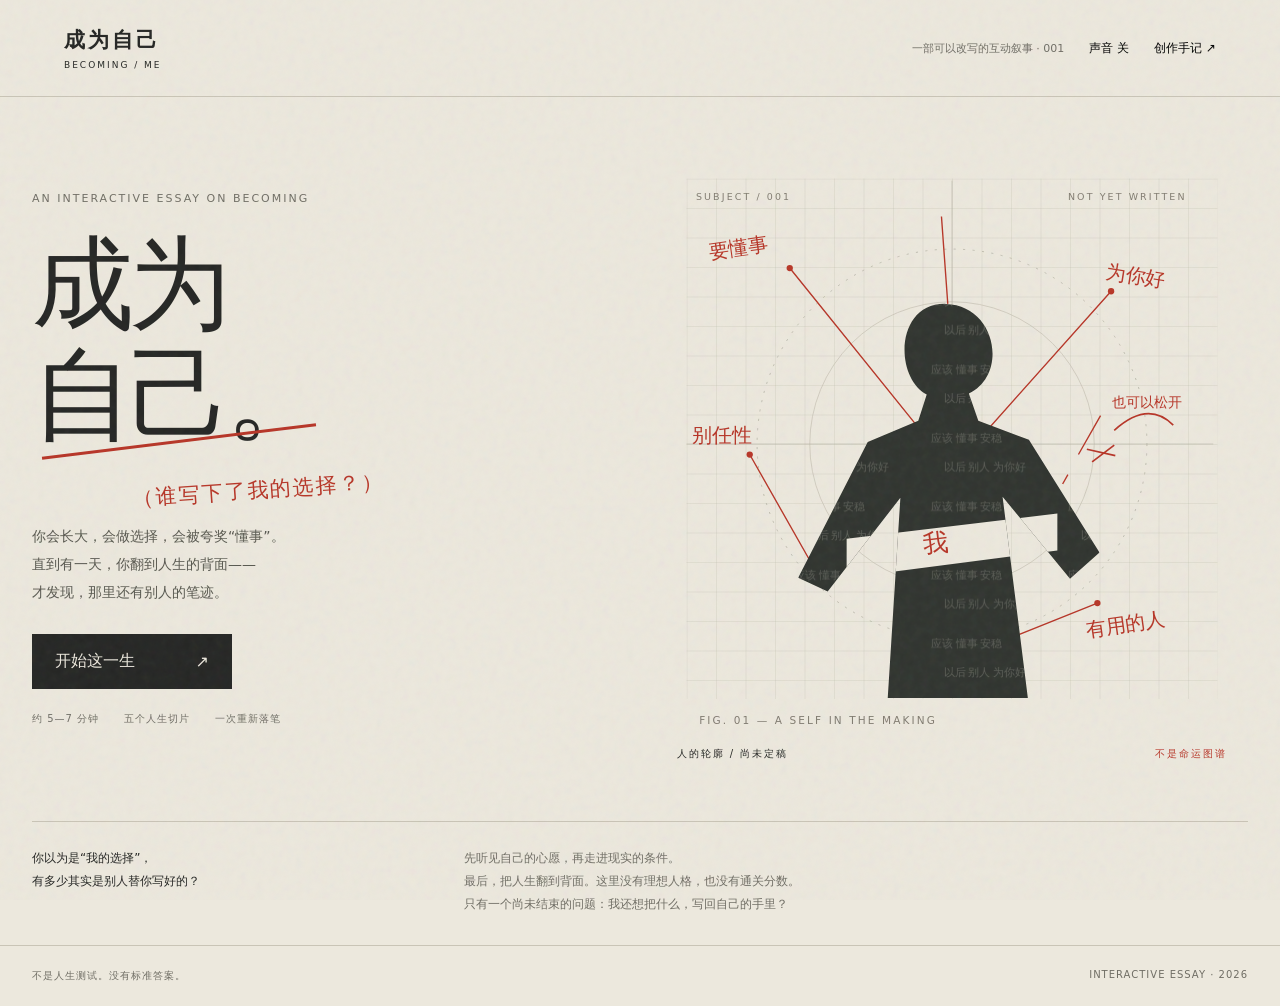
==== becoming-final.html @ c8e823f1 "Add Be Myself interactive prototype" ====
<!doctype html>
<html lang="zh-CN">
<head>
  <meta charset="utf-8">
  <meta name="viewport" content="width=device-width,initial-scale=1">
  <meta name="theme-color" content="#ece8dd">
  <title>成为自己 — 谁写下了我的选择</title>
  <link rel="stylesheet" href="becoming-final.css">
</head>
<body>
  <div class="grain" aria-hidden="true"></div>
  <header><a class="wordmark" href="becoming-yourself.html" aria-label="成为自己首页">成为自己<span>BECOMING / ME</span></a><div class="header-right"><span class="edition">一部可以改写的互动叙事 · 001</span><button id="sound" aria-pressed="false">声音 关</button><button id="about">创作手记 ↗</button></div></header>
  <main id="app"></main>
  <footer><span>不是人生测试。没有标准答案。</span><span>INTERACTIVE ESSAY · 2026</span></footer>
  <dialog id="dialog"><button class="close" aria-label="关闭">×</button><div id="dialog-content"></div></dialog>
  <div id="notice" role="status"></div>
  <script src="becoming-final.js"></script>
</body>
</html>
---- becoming-final.css ----
@charset "UTF-8";
:root{--paper:#ece8dd;--ink:#252624;--red:#b73527;--muted:#706e65;--line:#c9c4b6;--serif:"Songti SC","STSong","SimSun",serif;--sans:"Microsoft YaHei",system-ui,sans-serif}
*{box-sizing:border-box}body{margin:0;background:var(--paper);color:var(--ink);font-family:var(--sans);-webkit-font-smoothing:antialiased}button,a,input,textarea{-webkit-tap-highlight-color:transparent}button{font:inherit;cursor:pointer}button:disabled{cursor:not-allowed;opacity:.45}a{color:inherit}button:focus-visible,a:focus-visible,textarea:focus-visible{outline:3px solid var(--red);outline-offset:5px}.grain{position:fixed;inset:0;pointer-events:none;opacity:.09;z-index:20;background-image:url("data:image/svg+xml,%3Csvg viewBox='0 0 160 160' xmlns='http://www.w3.org/2000/svg'%3E%3Cfilter id='n'%3E%3CfeTurbulence type='fractalNoise' baseFrequency='.7' numOctaves='3' stitchTiles='stitch'/%3E%3C/filter%3E%3Cpath filter='url(%23n)' opacity='.6' d='M0 0h160v160H0z'/%3E%3C/svg%3E")}
header{max-width:1450px;margin:auto;padding:26px 5%;display:flex;align-items:center;justify-content:space-between;border-bottom:1px solid var(--line);gap:20px}.wordmark{text-decoration:none;font:700 21px var(--serif);letter-spacing:3px}.wordmark span{display:block;font:9px var(--sans);letter-spacing:2px;margin-top:6px}.header-right{display:flex;align-items:center;gap:25px}.edition{font-size:11px;color:var(--muted)}header button{background:none;border:0;font-size:12px;padding:8px 0}main{max-width:1320px;margin:auto;padding:0 32px;min-height:calc(100vh - 172px)}footer{max-width:1320px;margin:auto;padding:23px 32px;border-top:1px solid var(--line);display:flex;justify-content:space-between;gap:16px;font-size:10px;letter-spacing:1px;color:var(--muted)}.eyebrow{font-size:11px;letter-spacing:2px;color:var(--muted)}.red{color:var(--red)}.serif{font-family:var(--serif)}.hero{display:grid;grid-template-columns:1fr 1fr;align-items:center;gap:30px;min-height:650px;padding:52px 0}.hero h1{font:400 clamp(75px,8vw,116px)/1.08 var(--serif);letter-spacing:-5px;margin:25px 0}.hero h1 span{position:relative;display:inline-block}.hero h1 span:after{content:"";position:absolute;height:3px;background:var(--red);width:95%;left:3%;bottom:7%;transform:rotate(-7deg)}.handwritten{font:21px var(--serif);color:var(--red);display:inline-block;transform:rotate(-4deg);margin:0 0 18px 100px;letter-spacing:2px}.hero .intro{font-size:14px;line-height:2;color:#58584f;max-width:425px;margin:0 0 28px}.primary{background:var(--ink);color:var(--paper);border:1px solid var(--ink);padding:16px 22px;text-align:left;display:inline-flex;align-items:center;justify-content:space-between;gap:40px;min-width:200px}.primary:hover{background:var(--red);border-color:var(--red)}.secondary{border:1px solid var(--line);background:transparent;padding:13px 18px}.secondary:hover{border-color:var(--ink)}.text-btn{border:0;background:none;color:var(--muted);text-decoration:underline;text-underline-offset:4px;padding:12px;font-size:12px}.meta{display:flex;gap:25px;font-size:10px;letter-spacing:1px;color:var(--muted);margin-top:23px}.art{position:relative;max-width:590px;width:100%;margin:auto}.art svg{width:100%;height:auto;display:block}.art-caption{font-size:10px;letter-spacing:2px;display:flex;justify-content:space-between;padding:8px 20px}.hero-bottom{border-top:1px solid var(--line);padding:25px 0 30px;display:grid;grid-template-columns:1fr 2fr;gap:40px;font-size:12px;line-height:1.9;color:var(--muted)}.hero-bottom strong{font-weight:400;color:var(--ink)}
.scene{padding:36px 0 48px;animation:arrive .45s ease both}.progress{display:flex;gap:4px;list-style:none;padding:0;margin:0 0 44px}.progress li{flex:1;border-top:2px solid var(--line);padding-top:12px;font-size:10px;color:var(--muted);display:flex;justify-content:space-between;gap:4px}.progress li.active{border-color:var(--red);color:var(--red)}.progress li.done{border-color:var(--ink);color:var(--ink)}.scene-layout{display:grid;grid-template-columns:.78fr 1.22fr;gap:7%}.chapter{padding-top:10px}.age{font:400 110px/1 Georgia,serif;letter-spacing:-8px}.age small{font:12px var(--sans);letter-spacing:1px;margin-left:12px}.chapter h1{font:400 36px/1.4 var(--serif);margin:16px 0 20px}.chapter p{font-size:14px;line-height:2;color:#5c5d54;max-width:350px;white-space:pre-line}.chapter-art{border-top:1px solid var(--line);padding:20px 0;font-size:11px;color:var(--muted);line-height:1.9;margin-top:32px}.phase{font:11px var(--sans);letter-spacing:2px;color:var(--red);margin-bottom:17px}.question{font:400 25px/1.6 var(--serif);margin:0 0 24px}.choices{display:grid;gap:12px}.choice{display:flex;gap:18px;text-align:left;align-items:flex-start;background:transparent;border:1px solid var(--line);padding:20px;width:100%;transition:background .2s,transform .2s}.choice:hover{background:#f8f5ed;transform:translateX(4px);border-color:#797c70}.choice b{font:italic 20px Georgia,serif;color:var(--red)}.choice strong{font:400 19px var(--serif);display:block;margin-bottom:6px}.choice small{font-size:12px;color:var(--muted);line-height:1.8;display:block}.wish-record{border-left:2px solid var(--red);padding:8px 16px;margin-bottom:24px;font-size:12px;line-height:1.9;color:var(--muted)}.wish-record strong{color:var(--ink);font-weight:400}.voice{background:#dfdbd0;border:1px solid #c9c2b4;padding:21px 24px;margin-bottom:20px;position:relative}.voice label{font-size:10px;letter-spacing:2px;color:var(--muted)}.voice p{font:20px/1.7 var(--serif);margin:13px 0}.voice small{font-size:12px;color:var(--muted);line-height:1.8;display:block}.aftermath{border-top:3px solid var(--red);padding:26px 0}.aftermath h2{font:30px var(--serif);margin:0 0 18px}.aftermath p{font-size:15px;line-height:2}.tradeoff{display:grid;grid-template-columns:1fr 1fr;gap:20px;margin:26px 0}.tradeoff>div{border-top:1px solid var(--line);padding-top:14px;font-size:13px;line-height:1.9}.tradeoff label{font-size:10px;letter-spacing:2px;color:var(--red);display:block;margin-bottom:7px}.transition-note{font:20px/1.9 var(--serif);color:var(--red);margin:27px 0}.backdrop-options{display:grid;grid-template-columns:1fr 1fr;gap:15px;margin:26px 0}.backdrop-options button{text-align:left;padding:22px;background:transparent;border:1px solid var(--line);font-size:13px;line-height:1.8}.backdrop-options button.selected{border-color:var(--red);box-shadow:inset 0 0 0 1px var(--red)}.backdrop-options b{display:block;font:21px var(--serif);margin:0 0 12px}.prologue{max-width:790px;padding:65px 0;margin:auto}.prologue h1{font:46px/1.5 var(--serif);margin:20px 0}.prologue p{font-size:14px;line-height:2;color:var(--muted)}
.ending{padding:50px 0}.ending h1{font:400 clamp(35px,5vw,62px)/1.4 var(--serif);margin:18px 0}.ending-intro{max-width:670px;font-size:14px;line-height:2;color:var(--muted)}.reveal-button{margin:22px 0 30px}.ledger{border-top:1px solid var(--ink);margin-top:20px}.ledger-head,.ledger-row{display:grid;grid-template-columns:.5fr 1fr 1fr 1.4fr;gap:22px;padding:21px 0;border-bottom:1px solid var(--line);align-items:start}.ledger-head{font-size:10px;color:var(--muted);letter-spacing:1px}.ledger-row{font-size:13px;line-height:1.9}.ledger-row .stage{font:18px/1.8 var(--serif)}.ledger-row .stage small{display:block;font:10px var(--sans);color:var(--muted)}.ledger-row .actual{font-weight:500}.margin-note{color:var(--red);font-size:12px}.hidden-author{display:block;background:var(--ink);color:var(--ink);user-select:none;height:17px;width:85%;margin-top:8px}.unmasked .margin-note{animation:arrive .6s both}.ledger-row button{background:transparent;border:0;padding:5px 0;color:var(--red);font-size:11px;text-decoration:underline;text-underline-offset:3px}.reflection{display:grid;grid-template-columns:1fr 1fr;gap:40px;padding:40px 0}.reflection h2{font:28px/1.6 var(--serif);margin:0 0 15px}.reflection p{font-size:13px;line-height:2;color:var(--muted)}.reflection textarea{background:#f4f0e6;border:1px solid var(--line);padding:17px;font:16px/1.8 var(--serif);resize:vertical;min-height:130px;width:100%;color:var(--ink);margin:12px 0}.small-label{font-size:11px;color:var(--muted)}.end-actions{display:flex;gap:12px;flex-wrap:wrap}.counterfactual{padding:30px;background:#e0dccf;border-left:3px solid var(--red);margin:30px 0}.counterfactual h2{font:27px var(--serif);margin:0 0 14px}.counterfactual p{font-size:13px;line-height:2}.counterfactual .comparison{display:grid;grid-template-columns:1fr 1fr;gap:30px;margin:20px 0}.comparison label{font-size:10px;color:var(--red);letter-spacing:1px}.comparison h3{font:22px var(--serif)}.boundary{font-size:11px!important;color:var(--muted)}dialog{border:1px solid var(--line);background:var(--paper);color:var(--ink);padding:40px;max-width:740px;width:calc(100% - 32px);max-height:88vh;overflow:auto}dialog::backdrop{background:#171a17a8;backdrop-filter:blur(5px)}dialog h2{font:32px var(--serif);margin-top:10px}dialog h3{font:22px var(--serif);margin-top:28px}dialog p,dialog li{font-size:13px;line-height:2}dialog .close{position:absolute;right:16px;top:10px;font-size:28px;border:0;background:transparent}dialog a{color:var(--red)}#notice{position:fixed;bottom:26px;left:50%;transform:translateX(-50%);background:var(--ink);color:var(--paper);padding:12px 20px;font-size:12px;z-index:50;display:none;max-width:90%;text-align:center}.rule{height:1px;background:var(--line);margin:24px 0}@keyframes arrive{from{opacity:0;transform:translateY(8px)}to{opacity:1;transform:translateY(0)}}
@media(min-width:1450px){.hero{min-height:740px}}@media(max-width:800px){header{padding:20px 24px}.edition{display:none}.header-right{gap:17px}main{padding:0 23px}.hero{gap:10px;min-height:580px}.hero h1{font-size:78px}.handwritten{margin-left:24px;font-size:17px}.hero .intro{font-size:12px}.scene-layout{gap:30px;grid-template-columns:.7fr 1fr}.age{font-size:85px}.chapter h1{font-size:30px}.ledger-head,.ledger-row{gap:13px;grid-template-columns:.55fr 1fr 1fr 1.1fr}}
@media(max-width:600px){.hero{grid-template-columns:1fr;padding:34px 0}.hero h1{font-size:84px;margin:22px 0}.hero .intro{font-size:14px}.hero .art{max-width:350px}.hero-bottom{grid-template-columns:1fr;gap:12px}.scene-layout{grid-template-columns:1fr;gap:22px}.chapter{display:grid;grid-template-columns:90px 1fr;column-gap:18px}.chapter .eyebrow{grid-column:1/-1}.age{font-size:68px;grid-row:2/4;letter-spacing:-4px;margin-top:14px}.age small{display:block;font-size:10px;margin:5px 0;letter-spacing:0}.chapter h1{font-size:26px;margin:16px 0 8px}.chapter p{font-size:12px;margin:0}.chapter-art{display:none}.progress{margin-bottom:23px}.progress li{font-size:9px;display:block}.progress li span{display:block;margin-top:5px}.question{font-size:22px}.choice{padding:16px}.prologue{padding:40px 0}.prologue h1{font-size:35px}.backdrop-options{grid-template-columns:1fr}.ledger-head{display:none}.ledger-row{grid-template-columns:75px 1fr;gap:12px}.ledger-row .stage{grid-row:1/4}.ledger-row .wish:before{content:'心里想要　';color:var(--muted);font-size:10px}.ledger-row .actual:before{content:'最后选择　';color:var(--muted);font-size:10px}.ledger-row .margin-note{grid-column:2}.reflection,.counterfactual .comparison{grid-template-columns:1fr;gap:20px}.counterfactual{padding:23px}.ending{padding:35px 0}footer{padding:20px 24px;font-size:9px}dialog{padding:34px 24px}.meta{gap:16px}}
@media(prefers-reduced-motion:reduce){*,*:before,*:after{animation:none!important;transition:none!important;scroll-behavior:auto!important}}

/* Award demo layer: authored states for stage, choice and reveal transitions. */
.scene{--phase-accent:var(--red);--phase-wash:rgba(183,53,39,.045);position:relative;isolation:isolate}
.scene:before{content:"";position:absolute;z-index:-1;inset:0 -6vw auto;height:230px;pointer-events:none;background:radial-gradient(ellipse at 72% 0,var(--phase-wash),transparent 68%);opacity:.9;transition:background .7s ease}
.scene:after{content:"";position:absolute;z-index:-1;left:42%;top:122px;width:38%;height:1px;background:linear-gradient(90deg,transparent,var(--phase-accent),transparent);transform:scaleX(.2);transform-origin:left;opacity:.35;animation:line-breathe 5s ease-in-out infinite}
.scene.phase-family{--phase-accent:#a84936;--phase-wash:rgba(168,73,54,.08)}
.scene.phase-school{--phase-accent:#6d5a98;--phase-wash:rgba(109,90,152,.07)}
.scene.phase-work{--phase-accent:#3f6f72;--phase-wash:rgba(63,111,114,.08)}
.scene.phase-intimacy{--phase-accent:#9a4d67;--phase-wash:rgba(154,77,103,.07)}
.scene.phase-now{--phase-accent:#b73527;--phase-wash:rgba(183,53,39,.1)}
.scene.phase-family .phase,.scene.phase-school .phase,.scene.phase-work .phase,.scene.phase-intimacy .phase,.scene.phase-now .phase{color:var(--phase-accent)}
.scene.phase-family .choice:hover,.scene.phase-school .choice:hover,.scene.phase-work .choice:hover,.scene.phase-intimacy .choice:hover,.scene.phase-now .choice:hover{border-color:var(--phase-accent);box-shadow:inset 3px 0 0 var(--phase-accent)}

/* A selected card leaves a visible mark, like ink pressed into the page. */
.choice-selected,.choice.selected,[aria-pressed="true"].choice{border-color:var(--phase-accent,var(--red));box-shadow:inset 4px 0 0 var(--phase-accent,var(--red)),0 8px 22px rgba(37,38,36,.08);background:linear-gradient(90deg,rgba(183,53,39,.09),transparent 65%);transform:translateX(7px)}
.choice-selected b,.choice.selected b,[aria-pressed="true"].choice b{color:var(--phase-accent,var(--red));animation:ink-pulse 1.8s ease-in-out infinite}
.choice-selected:after,.choice.selected:after{content:"已落笔";margin-left:auto;align-self:center;font-size:10px;letter-spacing:1px;color:var(--phase-accent,var(--red));writing-mode:vertical-rl;opacity:.8;animation:arrive .35s ease both}

/* Red-line / constraint map animation. Works with inline SVG paths or decorative elements. */
.red-line,.red-line path,.constraint-line,.constraint-line path{stroke-dasharray:520;stroke-dashoffset:520;animation:draw-red-line 1.8s cubic-bezier(.2,.75,.25,1) forwards;transform-origin:center}
.red-line.is-cut,.constraint-line.is-cut{animation:line-cut .65s ease forwards}
.red-line.is-loose,.constraint-line.is-loose{animation:line-loosen 1.2s ease forwards}
.red-line.is-tight,.constraint-line.is-tight{animation:line-tighten 1s ease forwards}
.red-line-dot,.constraint-dot{animation:dot-throb 2.3s ease-in-out infinite}

/* Reveal the hidden authorship with a brief photographic developing wash. */
.ledger.revealing,.reveal-stage{animation:develop-in 1.1s ease both;position:relative;overflow:hidden}
.ledger.revealing:before,.reveal-stage:before{content:"";position:absolute;inset:-20%;pointer-events:none;background:radial-gradient(circle at 50% 42%,rgba(255,250,224,.75),transparent 32%),linear-gradient(105deg,transparent 34%,rgba(183,53,39,.15) 50%,transparent 66%);mix-blend-mode:screen;animation:developer-sweep 1.25s ease both}
.ledger.unmasked .hidden-author{background:var(--red);height:1px;width:100%;opacity:.28;animation:arrive .7s ease both}
.ledger.unmasked .margin-note{animation:reveal-ink .85s cubic-bezier(.2,.75,.25,1) both}
.ledger.unmasked .ledger-row:nth-child(2) .margin-note{animation-delay:.08s}.ledger.unmasked .ledger-row:nth-child(3) .margin-note{animation-delay:.16s}.ledger.unmasked .ledger-row:nth-child(4) .margin-note{animation-delay:.24s}.ledger.unmasked .ledger-row:nth-child(5) .margin-note{animation-delay:.32s}.ledger.unmasked .ledger-row:nth-child(6) .margin-note{animation-delay:.4s}

/* Optional three-minute presentation mode. */
.quick-mode .prologue,.quick-mode .ending{padding-top:30px;padding-bottom:30px}.quick-mode .progress li:not(.active):not(.done){opacity:.25}.quick-mode .scene{padding-top:22px}.quick-mode .chapter-art{display:none}.quick-mode .choice{padding:14px 18px}.quick-mode .scene-layout{gap:4%}.quick-mode .demo-badge,.demo-badge{display:inline-flex;align-items:center;gap:7px;color:var(--red);font-size:10px;letter-spacing:1.5px;border:1px solid currentColor;padding:6px 9px;margin-bottom:15px}.demo-badge:before{content:"";width:6px;height:6px;border-radius:50%;background:currentColor;animation:dot-throb 1.5s infinite}.quick-hint,.demo-hint{font-size:11px;color:var(--muted);border-left:2px solid var(--red);padding-left:11px;margin:14px 0;line-height:1.7}

@keyframes line-breathe{0%,100%{opacity:.18;transform:scaleX(.16)}50%{opacity:.5;transform:scaleX(1)}}
@keyframes draw-red-line{to{stroke-dashoffset:0}}
@keyframes line-cut{0%{stroke-dashoffset:0;opacity:1}65%{stroke-dashoffset:230;opacity:.65}100%{stroke-dashoffset:520;opacity:.15}}
@keyframes line-loosen{0%{stroke-dashoffset:0;filter:none}55%{filter:blur(.3px)}100%{stroke-dashoffset:105;opacity:.48}}
@keyframes line-tighten{0%{stroke-dashoffset:105;opacity:.48}100%{stroke-dashoffset:0;opacity:1}}
@keyframes dot-throb{0%,100%{transform:scale(1);opacity:.7}50%{transform:scale(1.4);opacity:1}}
@keyframes ink-pulse{0%,100%{text-shadow:0 0 0 transparent}50%{text-shadow:0 0 12px rgba(183,53,39,.2)}}
@keyframes developer-sweep{0%{transform:translateX(-35%) rotate(8deg);opacity:0}25%{opacity:1}100%{transform:translateX(35%) rotate(8deg);opacity:0}}
@keyframes develop-in{0%{filter:contrast(.78) saturate(.55);opacity:.45}55%{filter:contrast(1.08) saturate(1.1);opacity:1}100%{filter:none;opacity:1}}
@keyframes reveal-ink{0%{opacity:0;transform:translateY(5px);filter:blur(5px)}65%{filter:blur(.4px)}100%{opacity:1;transform:none;filter:none}}

@media(max-width:600px){.scene:after{left:20%;width:65%;top:94px}.choice-selected:after,.choice.selected:after{font-size:9px}.quick-mode .scene-layout{gap:20px}.quick-mode .choice{padding:13px 14px}}
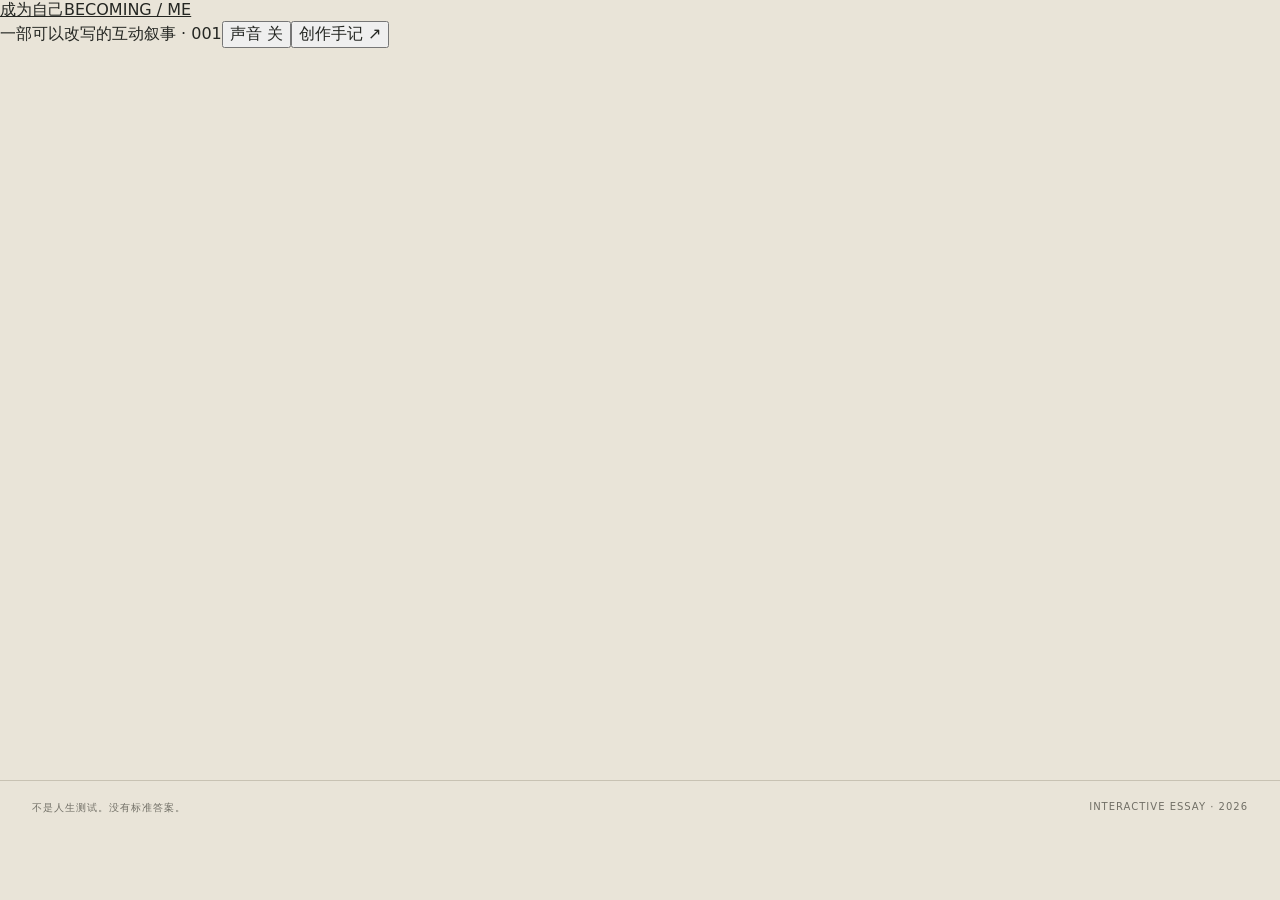
==== commit f5a80cf9: "Turn Be Myself into an interactive art game" ====
--- a/becoming-final.html
+++ b/becoming-final.html
@@ -5,7 +5,7 @@
   <meta name="viewport" content="width=device-width,initial-scale=1">
   <meta name="theme-color" content="#ece8dd">
   <title>成为自己 — 谁写下了我的选择</title>
-  <link rel="stylesheet" href="becoming-final.css">
+  <link rel="stylesheet" href="game.css">
 </head>
 <body>
   <div class="grain" aria-hidden="true"></div>
@@ -14,7 +14,7 @@
   <footer><span>不是人生测试。没有标准答案。</span><span>INTERACTIVE ESSAY · 2026</span></footer>
   <dialog id="dialog"><button class="close" aria-label="关闭">×</button><div id="dialog-content"></div></dialog>
   <div id="notice" role="status"></div>
-  <script src="becoming-final.js"></script>
+  <script src="game.js"></script>
 </body>
 </html>
 
--- a/game.css
+++ b/game.css
@@ -0,0 +1,5 @@
+@charset "UTF-8";
+:root{--paper:#e9e4d8;--paper-light:#f4f0e6;--ink:#242622;--muted:#716f66;--line:#c8c2b3;--red:#b63a2b;--blue:#4d6870;--serif:"Songti SC","STSong","SimSun",serif;--sans:"Microsoft YaHei",system-ui,sans-serif}
+*{box-sizing:border-box}html{scroll-behavior:smooth}body{margin:0;background:var(--paper);color:var(--ink);font-family:var(--sans);-webkit-font-smoothing:antialiased}button,a{font:inherit;color:inherit}button{cursor:pointer}button:focus-visible,a:focus-visible,textarea:focus-visible{outline:3px solid var(--red);outline-offset:4px}.noise{position:fixed;inset:0;z-index:20;pointer-events:none;opacity:.075;background-image:url("data:image/svg+xml,%3Csvg xmlns='http://www.w3.org/2000/svg' width='140' height='140' viewBox='0 0 140 140'%3E%3Cfilter id='n'%3E%3CfeTurbulence type='fractalNoise' baseFrequency='.75' numOctaves='3' stitchTiles='stitch'/%3E%3C/filter%3E%3Crect width='100%25' height='100%25' filter='url(%23n)' opacity='.8'/%3E%3C/svg%3E")}.topbar{max-width:1440px;margin:auto;padding:25px 5%;border-bottom:1px solid var(--line);display:flex;align-items:center;justify-content:space-between;gap:20px}.brand{text-decoration:none;letter-spacing:2px;font:700 16px var(--serif)}.brand small{display:block;margin-top:5px;letter-spacing:1px;color:var(--muted);font:10px var(--sans)}.top-actions{display:flex;align-items:center;gap:24px;color:var(--muted);font-size:11px}.top-actions button{border:0;background:none;padding:8px 0}.top-actions button:hover{color:var(--red)}main{max-width:1320px;min-height:calc(100vh - 168px);margin:auto;padding:0 32px}footer{max-width:1320px;margin:auto;padding:20px 32px;border-top:1px solid var(--line);display:flex;justify-content:space-between;color:var(--muted);font-size:10px;letter-spacing:1px}.eyebrow{color:var(--muted);font-size:10px;letter-spacing:2px}.red{color:var(--red)}.home{min-height:720px;display:grid;grid-template-columns:.9fr 1.1fr;gap:6%;align-items:center}.home-copy{padding:60px 0}.home h1{font:400 clamp(76px,10vw,142px)/.92 var(--serif);letter-spacing:-8px;margin:22px 0 30px}.home h1 em{display:inline-block;position:relative;font-style:normal}.home h1 em:after{content:"";height:3px;position:absolute;left:3%;right:-2%;bottom:7%;background:var(--red);transform:rotate(-6deg)}.lead{max-width:420px;color:#5f5d55;font-size:14px;line-height:2.1}.primary{display:inline-flex;align-items:center;justify-content:space-between;gap:55px;border:1px solid var(--ink);background:var(--ink);color:var(--paper-light);padding:16px 20px;margin-top:20px}.primary:hover{background:var(--red);border-color:var(--red)}.secondary{border:1px solid var(--line);background:transparent;padding:13px 18px}.secondary:hover{border-color:var(--ink)}.meta{display:flex;gap:22px;margin-top:25px;color:var(--muted);font-size:10px;letter-spacing:1px}.atlas{position:relative;max-width:610px;margin:auto}.atlas canvas{display:block;width:100%;height:auto;border:1px solid #c2bcae;background:#e2ddcf}.atlas-caption{display:flex;justify-content:space-between;padding:9px 12px;color:var(--muted);font-size:10px;letter-spacing:1px}.home-note{border-top:1px solid var(--line);padding:23px 0 35px;display:grid;grid-template-columns:1fr 2fr;gap:30px;color:var(--muted);font-size:12px;line-height:1.9}.home-note strong{font:400 20px/1.7 var(--serif);color:var(--ink)}.prologue{max-width:800px;margin:auto;padding:72px 0}.prologue h1{font:400 48px/1.5 var(--serif);margin:18px 0}.prologue p{color:var(--muted);font-size:14px;line-height:2}.condition-grid{display:grid;grid-template-columns:1fr 1fr;gap:14px;margin:30px 0}.condition{border:1px solid var(--line);background:transparent;text-align:left;padding:22px;line-height:1.8}.condition:hover,.condition.selected{border-color:var(--red);box-shadow:inset 3px 0 var(--red)}.condition b{display:block;font:22px var(--serif);margin-bottom:10px}.seed{margin:25px 0}.seed label,.seed small{display:block;color:var(--muted);font-size:11px;line-height:1.8}.seed textarea,.reflection textarea{display:block;width:100%;min-height:92px;margin:10px 0;background:var(--paper-light);border:1px solid var(--line);padding:14px;color:var(--ink);font:16px/1.8 var(--serif);resize:vertical}.start-actions{display:flex;align-items:center;gap:12px;flex-wrap:wrap}.play{padding:40px 0 60px;animation:arrive .5s ease both}.progress{display:flex;gap:5px;list-style:none;padding:0;margin:0 0 50px}.progress li{flex:1;border-top:2px solid var(--line);padding-top:11px;color:var(--muted);font-size:10px}.progress li.active{border-color:var(--red);color:var(--red)}.progress li.done{border-color:var(--ink);color:var(--ink)}.progress li span{float:right}.play-grid{display:grid;grid-template-columns:.72fr 1.28fr;gap:8%}.chapter{padding-top:12px}.chapter .age{font:400 110px/1 Georgia,serif;letter-spacing:-8px}.chapter .age small{font:11px var(--sans);letter-spacing:1px;margin-left:12px}.chapter h1{font:400 35px/1.45 var(--serif);margin:17px 0}.chapter p{max-width:370px;white-space:pre-line;color:#5d5c54;font-size:14px;line-height:2}.chapter-art{border-top:1px solid var(--line);margin-top:30px;padding-top:18px;color:var(--muted);font-size:11px;line-height:2}.phase{color:var(--red);font-size:10px;letter-spacing:2px;margin-bottom:18px}.question{font:400 26px/1.6 var(--serif);margin:0 0 24px}.choice-list{display:grid;gap:12px}.choice{width:100%;display:flex;align-items:flex-start;gap:17px;text-align:left;border:1px solid var(--line);background:transparent;padding:20px;transition:transform .2s,background .2s,border-color .2s}.choice:hover{transform:translateX(6px);background:var(--paper-light);border-color:var(--blue)}.choice .letter{color:var(--red);font:italic 21px Georgia,serif}.choice strong{display:block;font:400 19px var(--serif);margin-bottom:6px}.choice small{display:block;color:var(--muted);font-size:12px;line-height:1.8}.wish{border-left:2px solid var(--red);padding:9px 16px;margin-bottom:22px;color:var(--muted);font-size:12px;line-height:1.9}.wish strong{color:var(--ink);font-weight:400}.voice{padding:20px 23px;background:#ded9cc;border:1px solid var(--line);margin-bottom:23px}.voice label{color:var(--muted);font-size:10px;letter-spacing:1px}.voice p{font:20px/1.7 var(--serif);margin:12px 0 8px}.voice small{color:var(--muted);font-size:12px;line-height:1.8}.aftermath{border-top:3px solid var(--red);padding:25px 0}.aftermath h2{font:400 32px var(--serif);margin:0 0 17px}.aftermath p{font-size:14px;line-height:2}.tradeoffs{display:grid;grid-template-columns:1fr 1fr;gap:20px;margin:26px 0}.tradeoffs>div{border-top:1px solid var(--line);padding-top:13px;font-size:13px;line-height:1.9}.tradeoffs label{display:block;color:var(--red);font-size:10px;letter-spacing:2px;margin-bottom:6px}.continue{margin-top:8px}.ending{padding:60px 0}.ending h1{font:400 clamp(38px,5vw,68px)/1.4 var(--serif);margin:20px 0}.ending-intro{max-width:720px;color:var(--muted);font-size:14px;line-height:2}.reveal{margin:20px 0 30px}.ledger{border-top:1px solid var(--ink);margin-top:15px}.ledger-head,.ledger-row{display:grid;grid-template-columns:.5fr 1fr 1fr 1.45fr;gap:20px;padding:20px 0;border-bottom:1px solid var(--line);font-size:13px;line-height:1.9}.ledger-head{color:var(--muted);font-size:10px;letter-spacing:1px}.ledger .stage{font:18px var(--serif)}.ledger .stage small{display:block;color:var(--muted);font:10px var(--sans)}.margin-note{color:var(--red);font-size:12px}.hidden{height:15px;width:86%;background:var(--ink);display:block;margin-top:7px}.ledger.revealed .hidden{height:1px;width:100%;background:var(--red);opacity:.35}.ledger.revealed .margin-note{animation:ink .8s ease both}.reflection{display:grid;grid-template-columns:1fr 1fr;gap:50px;padding:45px 0}.reflection h2{font:400 29px/1.6 var(--serif);margin:0 0 15px}.reflection p{color:var(--muted);font-size:13px;line-height:2}.action-row{display:flex;flex-wrap:wrap;gap:12px}.counterfactual{margin:30px 0;padding:27px 30px;background:#dfd9cb;border-left:3px solid var(--red)}.counterfactual h2{font:400 27px var(--serif);margin:0 0 15px}.comparison{display:grid;grid-template-columns:1fr 1fr;gap:28px}.comparison label{color:var(--red);font-size:10px;letter-spacing:1px}.comparison h3{font:400 22px var(--serif)}.comparison p{font-size:13px;line-height:2}.dialog-close{position:absolute;right:14px;top:8px;border:0;background:none;font-size:28px}.dialog-content{max-width:720px}dialog{border:1px solid var(--line);background:var(--paper);color:var(--ink);padding:38px;max-width:760px;width:calc(100% - 30px);max-height:88vh}dialog::backdrop{background:#171a17b8;backdrop-filter:blur(5px)}dialog h2,dialog h3{font-family:var(--serif);font-weight:400}dialog p,dialog li{font-size:13px;line-height:2}#toast{position:fixed;z-index:60;bottom:28px;left:50%;display:none;transform:translateX(-50%);background:var(--ink);color:var(--paper-light);padding:12px 20px;font-size:12px;max-width:90%;text-align:center}@keyframes arrive{from{opacity:0;transform:translateY(10px)}to{opacity:1;transform:none}}@keyframes ink{from{opacity:0;transform:translateY(6px);filter:blur(5px)}to{opacity:1;transform:none;filter:none}}
+@media(max-width:760px){.topbar{padding:20px 22px}.top-actions{gap:12px}.top-actions>span{display:none}main{padding:0 20px}footer{padding:18px 20px;flex-direction:column;gap:8px}.home{display:block;min-height:0}.home-copy{padding:55px 0 30px}.home h1{font-size:88px}.atlas{max-width:500px}.home-note{grid-template-columns:1fr;gap:12px}.condition-grid,.comparison,.tradeoffs,.reflection{grid-template-columns:1fr}.prologue{padding:45px 0}.prologue h1{font-size:35px}.play{padding-top:28px}.progress{margin-bottom:28px}.progress li span{display:block;float:none;margin-top:5px}.play-grid{grid-template-columns:1fr;gap:25px}.chapter{display:grid;grid-template-columns:85px 1fr;column-gap:15px}.chapter .eyebrow{grid-column:1/-1}.chapter .age{font-size:68px;grid-row:2/4;letter-spacing:-5px}.chapter .age small{display:block;margin:5px 0;font-size:9px}.chapter h1{font-size:27px;margin:16px 0 7px}.chapter p{font-size:12px;margin:0}.chapter-art{display:none}.question{font-size:22px}.choice{padding:16px}.choice strong{font-size:17px}.ledger-head{display:none}.ledger-row{grid-template-columns:70px 1fr;gap:10px}.ledger-row .stage{grid-row:1/4}.ledger-row .margin-note{grid-column:2}.counterfactual{padding:22px 18px}}
+@media(prefers-reduced-motion:reduce){*,*:before,*:after{animation:none!important;transition:none!important;scroll-behavior:auto!important}}
